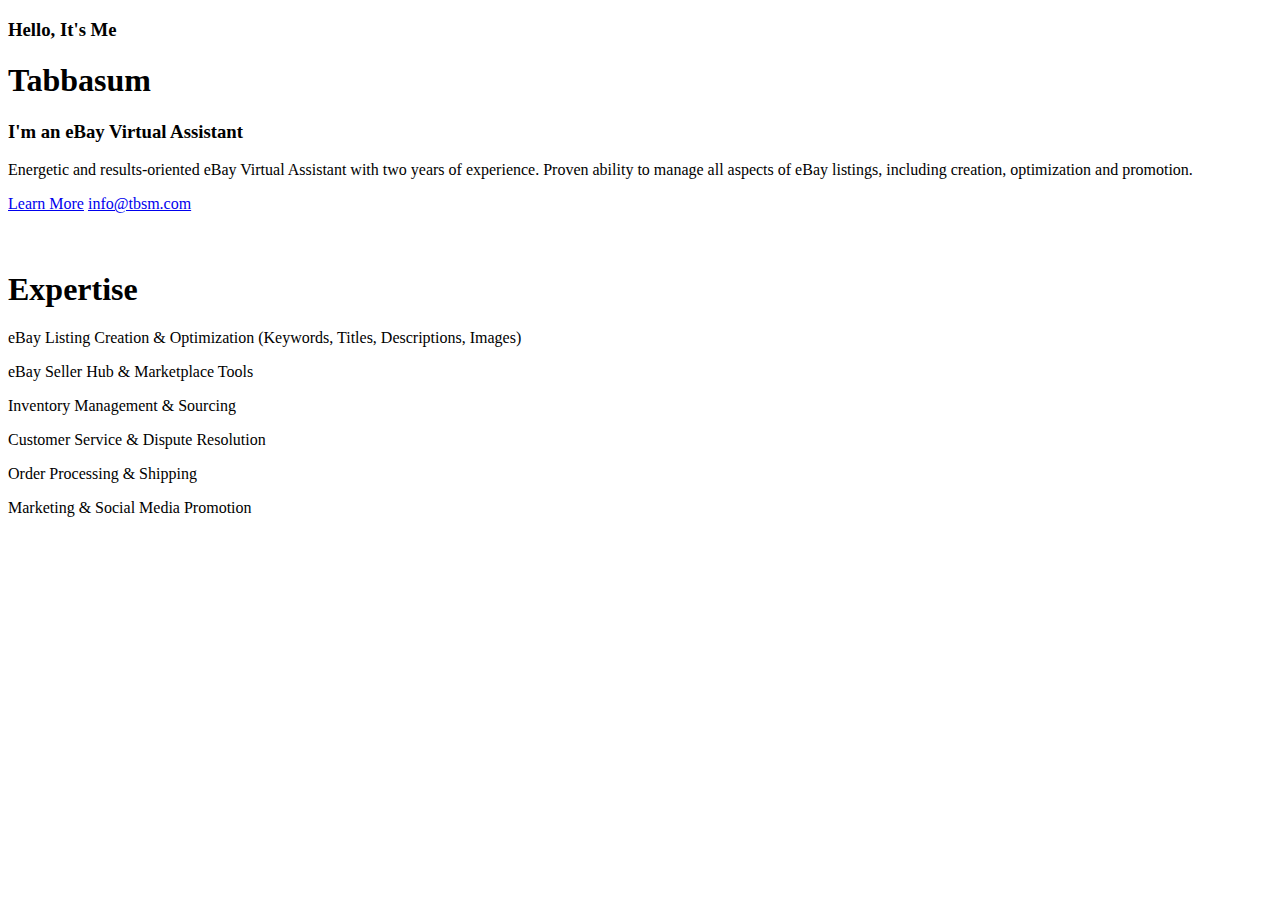
==== index.html @ 0dbe69a9 "Add files via upload" ====
<!DOCTYPE html>
<html lang="en">
<head>
    <meta charset="UTF-8">
    <meta name="viewport" content="width=device-width, initial-scale=1.0">
    <title>Tabbasum Raza</title>
    <script
        src="https://code.jquery.com/jquery-3.3.1.js"
        integrity="sha256-2Kok7MbOyxpgUVvAk/HJ2jigOSYS2auK4Pfzbm7uH60="
        crossorigin="anonymous">
    </script>
    <link rel="stylesheet" href="Assets/fontawesome/css/all.css">
    <link rel="stylesheet" href="Assets/bootstrap/bootstrap.min.css">
    <link rel="stylesheet" href="Assets/css/style.css">

</head>
<body>
    <div class="header-div" id="header"></div>

    <section class="home-hero-section">
        <div class="row">
            <div class="col-sm-10 col-md-5 intro-col">
                <div class="intro-wrap">
                    <p class="social">
                        <a href="#"><i class="fa-brands fa-facebook"></i></a>
                        <a href="#"><i class="fa-brands fa-instagram"></i></a>
                    </p>
                    <h3>Hello, It's Me</h3>
                    <h1>Tabbasum</h1>
                    <h3>I'm an <span class="highlight">eBay Virtual Assistant</span></h3>
                    <p>
                        Energetic and results-oriented eBay Virtual Assistant with two years of experience. Proven ability to manage all aspects of eBay listings, including creation, optimization and promotion.
                    </p>
                    <div class="basic-btn-div">
                        <a class="btn-primary" href="#">Learn&nbsp;More</a>
                        <a class="btn-outline" href="#"><i class="fa-solid fa-envelope"></i>info@tbsm.com</a>
                    </div>
                </div>
            </div>
            <div class="col-sm-10 col-md-7 home-hero-col">
                <img src="Assets/images/dp.png" alt="">
            </div>
        </div>
    </section>

    <section class="expertise-section">
        <div class="row">
            <div class="col-md-6 exp-img">
                <img src="Assets/images/expertise.jpg" alt="">
            </div>
            <div class="col-md-6">
                <h1>Expertise</h1>
                <p>eBay Listing Creation & Optimization (Keywords, Titles, Descriptions, Images) </p>
                <p>eBay Seller Hub & Marketplace Tools </p>
                <p>Inventory Management & Sourcing </p>
                <p>Customer Service & Dispute Resolution </p>
                <p>Order Processing & Shipping</p>
                <p>Marketing & Social Media Promotion</p>
            </div>
            
        </div>
    </section>



   

    

    <div id="footer"></div>


    <script src="Assets/javascipt/main-script.js"></script>
    
</body>
</html>
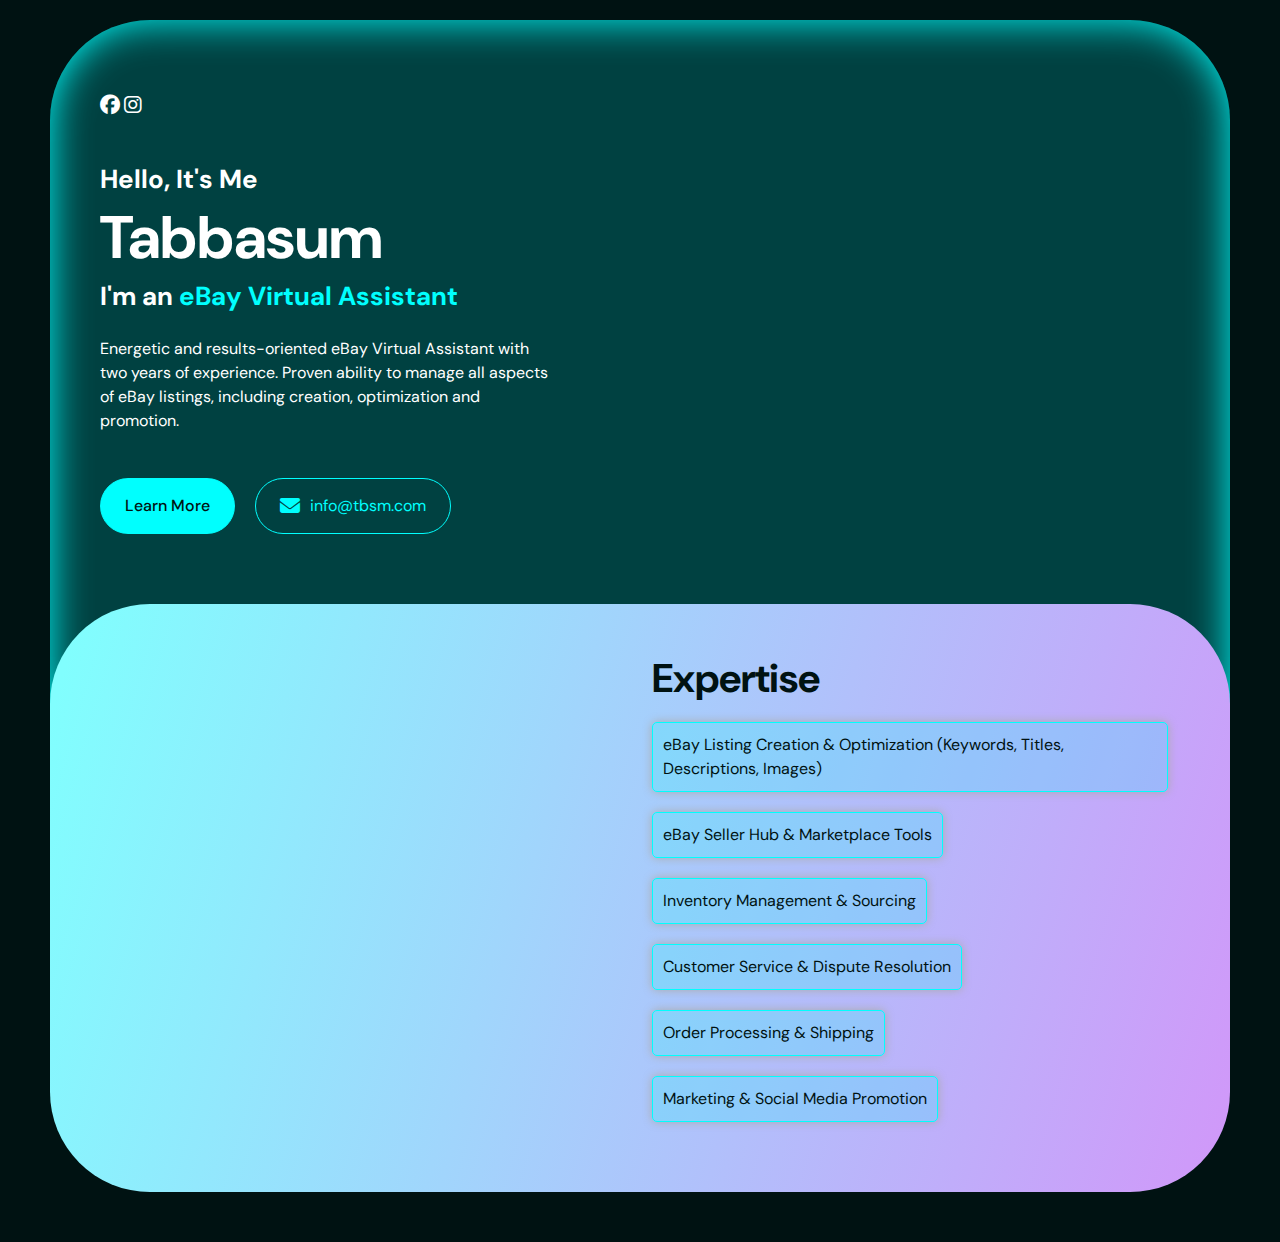
==== commit f71384c8: "Update index.html" ====
--- a/index.html
+++ b/index.html
@@ -9,9 +9,9 @@
         integrity="sha256-2Kok7MbOyxpgUVvAk/HJ2jigOSYS2auK4Pfzbm7uH60="
         crossorigin="anonymous">
     </script>
-    <link rel="stylesheet" href="Assets/fontawesome/css/all.css">
-    <link rel="stylesheet" href="Assets/bootstrap/bootstrap.min.css">
-    <link rel="stylesheet" href="Assets/css/style.css">
+    <link rel="stylesheet" href="assets/fontawesome/css/all.css">
+    <link rel="stylesheet" href="assets/bootstrap/bootstrap.min.css">
+    <link rel="stylesheet" href="assets/css/style.css">
 
 </head>
 <body>
@@ -70,7 +70,7 @@
     <div id="footer"></div>
 
 
-    <script src="Assets/javascipt/main-script.js"></script>
+    <script src="assets/javascipt/main-script.js"></script>
     
 </body>
-</html>+</html>
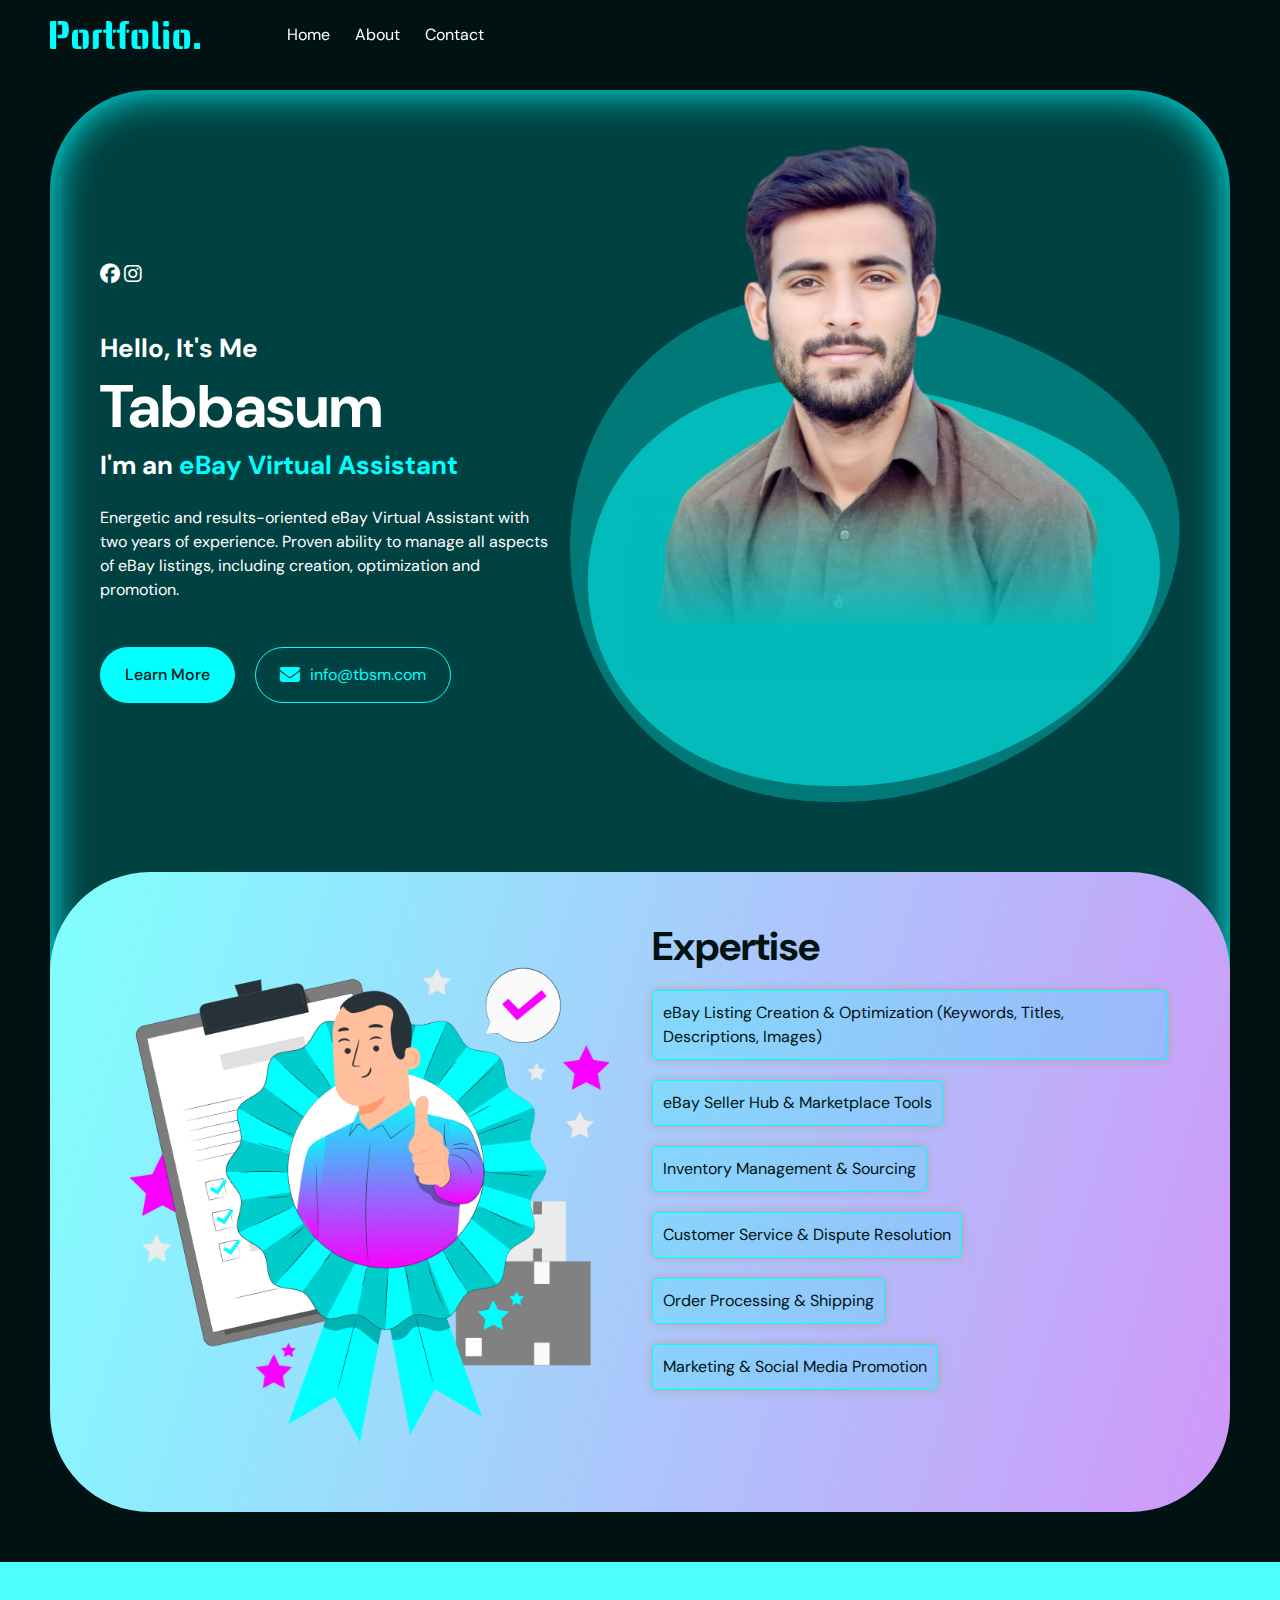
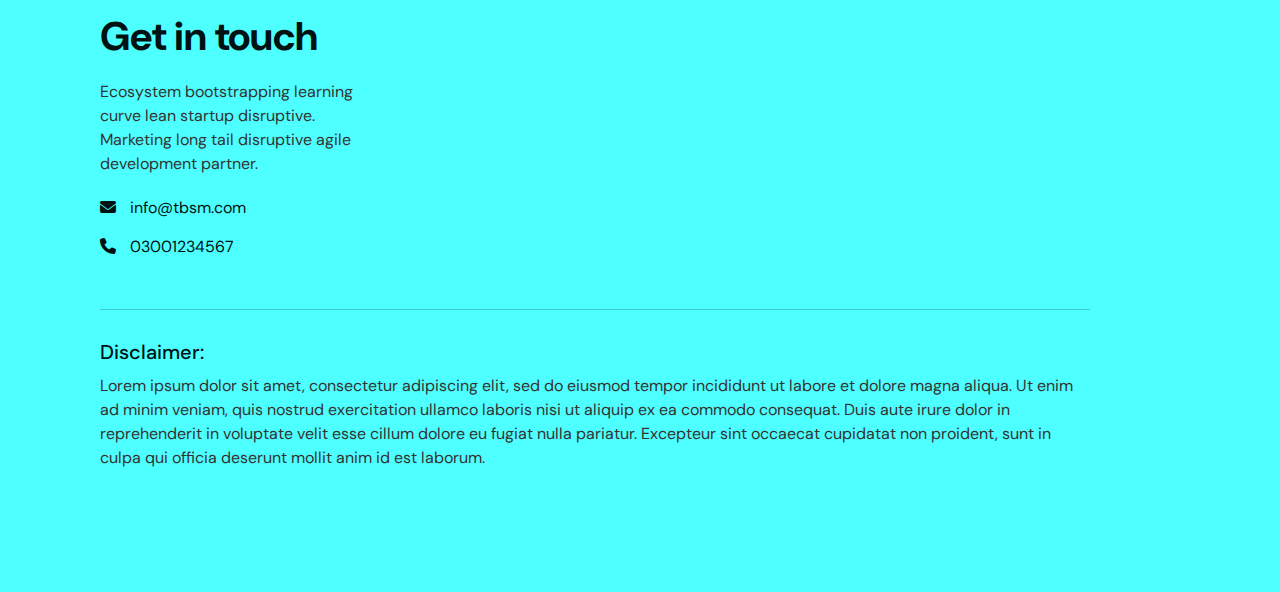
==== commit e61464c8: "Add files via upload" ====
--- a/index.html
+++ b/index.html
@@ -15,7 +15,29 @@
 
 </head>
 <body>
-    <div class="header-div" id="header"></div>
+    <div class="header-div" id="header">
+        <header id="navbar-id">
+            <nav>
+              <div class="brand-logo">
+                <a href="index.html"><img src="assets/images/logo.png" alt="logo"></a>
+              </div>
+        
+              <ul id="navLinks" class="hide">
+                <li><a class="home-item" onclick="applyTab()" href="index.html">Home</a></li>
+                <li><a class="about-item" onclick="applyTab2()" href="about.html">About</a></li>
+                <li><a class="contact-item" onclick="applyTab3()" href="contact.html">Contact</a></li>
+                
+              </ul>
+        
+              <div class="menu-btn" id="menu-btn">
+                <div class="menu-bar"></div>
+                <div class="menu-bar"></div>
+                <div class="menu-bar"></div>
+              </div>
+            </nav>
+            
+          </header>
+    </div>
 
     <section class="home-hero-section">
         <div class="row">
@@ -38,7 +60,7 @@
                 </div>
             </div>
             <div class="col-sm-10 col-md-7 home-hero-col">
-                <img src="Assets/images/dp.png" alt="">
+                <img src="assets/images/dp.png" alt="">
             </div>
         </div>
     </section>
@@ -46,7 +68,7 @@
     <section class="expertise-section">
         <div class="row">
             <div class="col-md-6 exp-img">
-                <img src="Assets/images/expertise.jpg" alt="">
+                <img src="assets/images/expertise.jpg" alt="">
             </div>
             <div class="col-md-6">
                 <h1>Expertise</h1>
@@ -67,10 +89,35 @@
 
     
 
-    <div id="footer"></div>
+    <div id="footer">
+        <section class="footer">
+
+            <div class="row">
+                
+                <div class="col-sm-4 col-md-3 footer-col">
+                    <h1>Get in touch</h1>
+                    <p> Ecosystem bootstrapping learning curve lean startup disruptive.
+                        Marketing long tail disruptive agile development partner.
+                    </p>
+                    <div class="footer-icon-div">
+                        <a href="#"><i class="fa-solid fa-envelope"></i> info@tbsm.com</a>
+                        <a href="#"><i class="fa-solid fa-phone"></i> 03001234567</a>
+                    </div>
+                </div>
+                <div class="col-sm-11 footer-policy-col">
+                    <div class="footer-line"></div>
+                    <h5>Disclaimer:</h5>
+                    <p>
+                        Lorem ipsum dolor sit amet, consectetur adipiscing elit, sed do eiusmod tempor incididunt ut labore et dolore magna aliqua. Ut enim ad minim veniam, quis nostrud exercitation ullamco laboris nisi ut aliquip ex ea commodo consequat. Duis aute irure dolor in reprehenderit in voluptate velit esse cillum dolore eu fugiat nulla pariatur. Excepteur sint occaecat cupidatat non proident, sunt in culpa qui officia deserunt mollit anim id est laborum.
+                    </p>
+                    
+                </div>
+            </div>
+        </section>
+    </div>
 
 
     <script src="assets/javascipt/main-script.js"></script>
     
 </body>
-</html>
+</html>